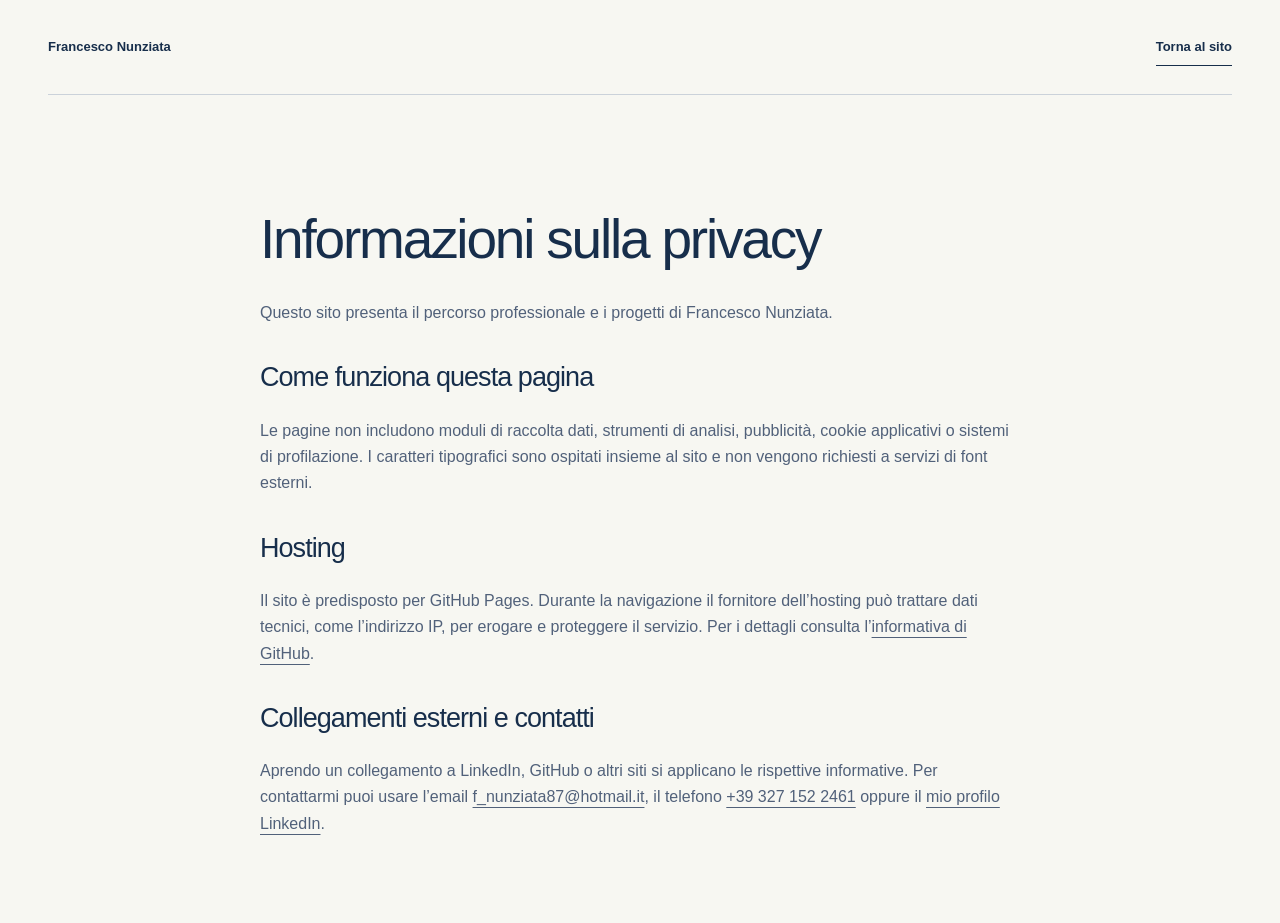
==== privacy.html @ 760e2aab "Pubblica il sito personale di Francesco Nunziata" ====
<!doctype html><html lang="it"><head><meta charset="utf-8"><meta name="viewport" content="width=device-width,initial-scale=1"><title>Informazioni sulla privacy — Francesco Nunziata</title><link rel="stylesheet" href="style.css"><link rel="icon" href="assets/favicon.svg" type="image/svg+xml"><meta name="robots" content="noindex"></head><body><header class="header wrap"><a class="identity" href="index.html">Francesco Nunziata</a><a class="text-link" href="index.html">Torna al sito</a></header><main class="wrap privacy-content"><h1>Informazioni sulla privacy</h1><p>Questo sito presenta il percorso professionale e i progetti di Francesco Nunziata.</p><h2>Come funziona questa pagina</h2><p>Le pagine non includono moduli di raccolta dati, strumenti di analisi, pubblicità, cookie applicativi o sistemi di profilazione. I caratteri tipografici sono ospitati insieme al sito e non vengono richiesti a servizi di font esterni.</p><h2>Hosting</h2><p>Il sito è predisposto per GitHub Pages. Durante la navigazione il fornitore dell’hosting può trattare dati tecnici, come l’indirizzo IP, per erogare e proteggere il servizio. Per i dettagli consulta l’<a href="https://docs.github.com/en/site-policy/privacy-policies/github-general-privacy-statement" target="_blank" rel="noopener noreferrer">informativa di GitHub</a>.</p><h2>Collegamenti esterni e contatti</h2><p>Aprendo un collegamento a LinkedIn, GitHub o altri siti si applicano le rispettive informative. Per contattarmi puoi usare l’email <a href="mailto:f_nunziata87@hotmail.it">f_nunziata87@hotmail.it</a>, il telefono <a href="tel:+393271522461">+39 327 152 2461</a> oppure il <a href="https://www.linkedin.com/in/francesco-nunziata/" target="_blank" rel="noopener noreferrer">mio profilo LinkedIn</a>.</p></main></body></html>
---- style.css ----
@font-face{font-family:Manrope;src:url('assets/manrope.ttf') format('truetype');font-weight:200 800;font-display:swap}
@font-face{font-family:Newsreader;src:url('assets/newsreader.ttf') format('truetype');font-weight:200 800;font-display:swap}
:root{--paper:#f7f7f2;--ink:#172e4b;--blue:#2254bc;--muted:#51617a;--line:#cbd2da;--pale:#e8eef7;--white:#fff;--serif:Newsreader,Georgia,serif;--sans:Manrope,Arial,sans-serif}
*{box-sizing:border-box}html{scroll-behavior:smooth;scroll-padding-top:36px}body{margin:0;background:var(--paper);color:var(--ink);font-family:var(--sans);font-size:16px;line-height:1.65;-webkit-font-smoothing:antialiased}::selection{background:var(--blue);color:#fff}a{color:inherit;text-decoration-thickness:1px;text-underline-offset:5px}a:focus-visible,summary:focus-visible,button:focus-visible{outline:3px solid var(--blue);outline-offset:6px}a:hover{color:var(--blue)}.wrap{width:min(1184px,calc(100% - 96px));margin-inline:auto}.header{display:flex;align-items:center;justify-content:space-between;padding-block:28px;border-bottom:1px solid var(--line)}.identity{display:flex;align-items:center;gap:15px;text-decoration:none;font-weight:650;font-size:13px;line-height:1.35}.monogram{font-size:45px;font-weight:800;letter-spacing:-.04em}.monogram span{color:var(--blue)}nav{display:flex;gap:34px;align-items:center}nav a{font-size:13px;text-decoration:none;font-weight:650}.nav-contact{border-bottom:1px solid var(--ink);padding-bottom:6px}.nav-contact span{margin-left:16px}.skip{position:absolute;top:-80px;left:16px;padding:12px;background:var(--ink);color:#fff;z-index:5}.skip:focus{top:10px}.hero{padding-top:40px;padding-bottom:68px}.hero-intro{display:flex;justify-content:space-between;font-size:13px;color:var(--muted)}.hero-intro p{margin:0}h1,h2,h3,p,figure{margin-top:0}h1{font-size:clamp(64px,7.9vw,96px);font-weight:500;line-height:1.03;letter-spacing:-.04em;margin:46px 0 32px}em{font-family:var(--serif);font-weight:450;color:var(--blue);font-style:normal;letter-spacing:-.025em}h1 em{font-size:1.17em;line-height:.9}.hero-bottom{display:flex;align-items:end;justify-content:space-between;gap:30px}.hero-bottom p{max-width:650px;font-size:17px;margin:0;color:var(--muted)}.text-link{display:inline-flex;gap:28px;align-items:center;flex-shrink:0;font-size:13px;font-weight:750;text-decoration:none;padding:8px 0;border-bottom:1px solid currentColor}.text-link span{font-size:20px;line-height:1}.flow{display:flex;align-items:center;margin-top:56px;border-top:1px solid var(--line);padding-top:25px}.flow>div{position:relative;display:grid;grid-template-columns:14px 1fr;column-gap:10px;min-width:150px}.flow strong{font-size:14px}.flow div>span:last-child{grid-column:2;font-size:12px;color:var(--muted)}.flow-dot{width:7px;height:7px;border:1px solid var(--blue);background:var(--blue);border-radius:50%;align-self:center}.flow i{height:1px;flex:1;background:var(--line);margin:0 26px 0 0}.flow i:last-of-type{margin-right:20px}.section{padding-block:96px}h2{font-size:clamp(35px,4vw,52px);font-weight:500;line-height:1.15;letter-spacing:-.035em;margin-bottom:24px}h2 em{font-size:1.1em}.approach{background:var(--white);border-block:1px solid var(--line)}.approach-grid{display:grid;grid-template-columns:1fr 1fr;gap:100px}.approach-copy{max-width:570px}.approach-copy p{color:var(--muted);font-size:15px}.approach-copy .lead{font-size:22px;line-height:1.5;color:var(--ink)}.section-heading{display:flex;justify-content:space-between;align-items:end;gap:40px;margin-bottom:48px}.section-heading h2{margin-bottom:0}.section-heading>p{font-size:13px;color:var(--muted);margin:0;max-width:300px}.featured-project{display:grid;grid-template-columns:1fr 1fr;background:var(--pale);border-radius:16px;overflow:hidden}.project-copy{padding:40px}.project-meta{font-size:12px;color:var(--muted);font-weight:600}.project-copy .project-meta{display:flex;gap:22px}h3{font-size:26px;letter-spacing:-.025em;font-weight:650;line-height:1.3}.project-copy h3{font-size:61px;margin:28px 0 18px;line-height:1;font-weight:650}.title-dot{color:var(--blue)}.project-summary{font-size:23px;line-height:1.4}.project-copy>p:not(.project-summary){font-size:14px;color:var(--muted);max-width:440px}.tags{display:flex;flex-wrap:wrap;gap:8px 15px;list-style:none;padding:0;margin:24px 0}.tags li{font-size:12px;color:var(--muted);border-bottom:1px solid #b8c5d7;padding-bottom:3px}.norma-figure{margin:0;padding:38px 32px;background:var(--ink);color:#fff;display:flex;flex-direction:column;justify-content:center}.norma-figure figcaption{font-size:12px;color:#c6d5ea;margin-bottom:40px}.document-stack{display:flex;gap:14px;justify-content:center}.document-stack>span{width:74px;height:87px;border:1px solid #7089a9;border-radius:5px;display:flex;align-items:end;padding:12px;font-size:12px;background:#203c5e}.connector{height:50px;display:flex;justify-content:space-around;margin-inline:50px}.connector span{height:100%;width:1px;background:#7089a9}.normalizer{display:flex;align-items:center;gap:18px;justify-content:center;border:1px solid #7089a9;border-radius:8px;padding:18px 12px}.n-mark{font-size:36px;font-weight:750;line-height:1}.normalizer strong{font-size:12px;font-weight:500}.output-data{margin-top:26px;font-size:12px}.output-data>div{display:grid;grid-template-columns:1fr 1fr 1fr;gap:10px;padding:11px 0;border-bottom:1px solid #526d8f}.output-data>div:first-child{color:#c6d5ea}.output-data strong{font-weight:650}.project-row{display:grid;grid-template-columns:1fr 1fr;gap:70px;padding:45px 0;border-bottom:1px solid var(--line)}.project-row h3{font-size:38px;margin:10px 0}.project-row>div>p{font-size:15px;color:var(--muted)}details{border-top:1px solid var(--line);margin-top:25px}summary{cursor:pointer;list-style:none;display:flex;justify-content:space-between;font-size:12px;font-weight:750;padding:15px 0}summary::-webkit-details-marker{display:none}summary span{font-size:21px;line-height:1;transition:transform .2s ease}details[open] summary span{transform:rotate(45deg)}details p{font-size:14px;color:var(--muted);margin-bottom:15px}.business{background:#e9edf1}.business-list{display:grid;grid-template-columns:repeat(3,1fr);gap:50px}.business-list article{border-top:1px solid #aab9cb;padding-top:25px}.business-list h3{font-size:20px}.business-list p{font-size:14px;color:var(--muted);margin-bottom:0}.timeline{list-style:none;padding:0;margin:0}.timeline li{display:grid;grid-template-columns:1fr 2fr;gap:40px;padding:30px 0;border-top:1px solid var(--line)}.timeline-date{font-size:13px;color:var(--muted);padding-top:6px;font-variant-numeric:tabular-nums}.timeline h3{font-size:21px;margin-bottom:8px}.company{font-size:13px;color:var(--blue);font-weight:750;margin-bottom:15px}.timeline li>div>p:last-child{font-size:14px;color:var(--muted);max-width:670px;margin-bottom:0}.ai{background:#fff;border-top:1px solid var(--line)}.ai-grid{display:grid;grid-template-columns:1fr 1fr;gap:100px}.ai-grid>div>p{font-size:15px;color:var(--muted);max-width:480px}.ai-points article{padding-bottom:22px;border-bottom:1px solid var(--line);margin-bottom:22px}.ai-points article:last-child{margin-bottom:0}.ai-points h3{font-size:18px;margin-bottom:9px}.ai-points p{font-size:14px;color:var(--muted);margin:0}.contact{background:var(--ink);color:#fff}.contact h2{font-size:clamp(36px,4.3vw,56px)}.contact h2 em{color:#adc7f2}.contact-top{display:flex;justify-content:space-between;gap:32px;align-items:center}.contact-arrow{display:grid;place-items:center;width:94px;height:94px;border:1px solid #839bb9;border-radius:50%;flex-shrink:0;transition:background .2s,color .2s}.contact-arrow:hover{background:#fff;color:var(--ink)}.contact-arrow svg{width:40px;height:40px;stroke:currentColor;stroke-width:2}.contact-bottom{display:flex;justify-content:space-between;gap:35px;border-top:1px solid #526d8f;margin-top:35px;padding-top:30px}.contact-bottom p{font-size:13px;color:#c6d5ea;margin:0}.contact-bottom>div{display:flex;gap:35px;align-items:start}.contact-bottom a{font-size:13px;font-weight:650}.contact a:hover{color:#adc7f2}.contact a:focus-visible{outline-color:#adc7f2}.footer{display:flex;justify-content:space-between;gap:20px;padding-block:27px;font-size:12px;color:var(--muted)}.footer a{text-decoration:none}.privacy-content{max-width:760px;padding-block:70px}.privacy-content h1{font-size:55px}.privacy-content h2{font-size:27px;margin-top:36px}.privacy-content p{color:var(--muted)}
@media(prefers-reduced-motion:no-preference){h1{animation:arrive .7s cubic-bezier(.16,1,.3,1) both}@keyframes arrive{from{transform:translateY(12px);filter:blur(2px)}to{transform:translateY(0);filter:blur(0)}}}
@media(min-width:1600px){.hero{padding-block:60px 80px}h1{margin-block:60px 40px}}
@media(max-width:900px){.wrap{width:calc(100% - 56px)}nav{gap:22px}.hero-bottom{align-items:start}.hero-bottom p{font-size:15px}.flow>div{min-width:120px}.flow i{margin-right:12px}.flow div>span:last-child{font-size:12px}.approach-grid,.ai-grid{gap:45px}.section{padding-block:70px}.project-copy{padding:30px}.norma-figure{padding:28px 22px}.document-stack>span{width:57px;height:75px}.normalizer{gap:12px}.normalizer strong{font-size:12px}.business-list{gap:28px}.project-row{gap:40px}}
@media(max-width:600px){.wrap{width:calc(100% - 40px)}.header{padding-block:18px}.identity{font-size:12px;gap:9px}.monogram{font-size:37px}nav{gap:16px}nav>a:first-child,nav>a:nth-child(3){display:none}nav a{font-size:12px}.nav-contact span{margin-left:5px}.hero{padding-top:28px;padding-bottom:40px}.hero-intro{font-size:12px;gap:12px}.hero-intro p:last-child{max-width:90px;text-align:right}h1{font-size:clamp(49px,11.8vw,70px);margin:40px 0 28px}.hero-bottom{display:block}.hero-bottom p{font-size:14px;line-height:1.75}.desktop-break{display:none}.hero-bottom .text-link{margin-top:20px}.flow{display:grid;grid-template-columns:1fr 1fr;gap:25px 15px;margin-top:35px;padding-top:25px}.flow i{display:none}.flow>div{min-width:0}.flow strong{font-size:12px}.flow div>span:last-child{font-size:12px}.section{padding-block:54px}.approach-grid,.ai-grid{grid-template-columns:1fr;gap:15px}h2{font-size:35px}.approach-copy .lead{font-size:20px}.approach-copy p{font-size:14px}.section-heading{display:block;margin-bottom:32px}.section-heading>p,.section-heading>.text-link{margin-top:22px}.featured-project{grid-template-columns:1fr;border-radius:12px}.project-copy{padding:28px 24px}.project-copy h3{font-size:54px}.project-summary{font-size:22px}.norma-figure{padding:30px 24px}.norma-figure figcaption{margin-bottom:28px}.document-stack>span{width:67px;height:78px}.normalizer strong{font-size:12px}.project-row{grid-template-columns:1fr;gap:14px;padding-block:30px}.project-row h3{font-size:32px}.project-row>div>p{font-size:14px}.business-list{grid-template-columns:1fr;gap:26px}.business-list article{padding-top:20px}.timeline li{grid-template-columns:1fr;gap:12px;padding:25px 0}.timeline h3{font-size:19px}.timeline-date{font-size:12px}.ai-grid{gap:20px}.contact-top{align-items:start;gap:16px}.contact h2{font-size:32px}.contact-arrow{width:48px;height:48px;margin-top:6px}.contact-arrow svg{width:23px;height:23px}.contact-bottom{display:block;margin-top:15px;padding-top:24px}.contact-bottom>div{margin-top:24px;gap:30px}.footer{flex-wrap:wrap;justify-content:start;gap:14px 25px;font-size:12px}.footer>span{width:100%}.privacy-content h1{font-size:42px}}
@media print{nav,.flow,.contact-arrow,.skip,.footer a{display:none}.section{padding-block:25px}.hero{padding-bottom:20px}h1{font-size:55px}.wrap{width:100%}body{background:#fff}.featured-project,.project-row,.timeline li{break-inside:avoid}.contact{background:white;color:var(--ink)}.contact h2 em{color:var(--blue)}a{overflow-wrap:anywhere}}

.contact .contact-arrow:hover{color:var(--ink)}

.direct-contacts{display:flex;flex-wrap:wrap;gap:14px 40px;margin-top:20px}.direct-contacts a{font-size:clamp(17px,2.2vw,27px);text-decoration-thickness:1px;overflow-wrap:anywhere}
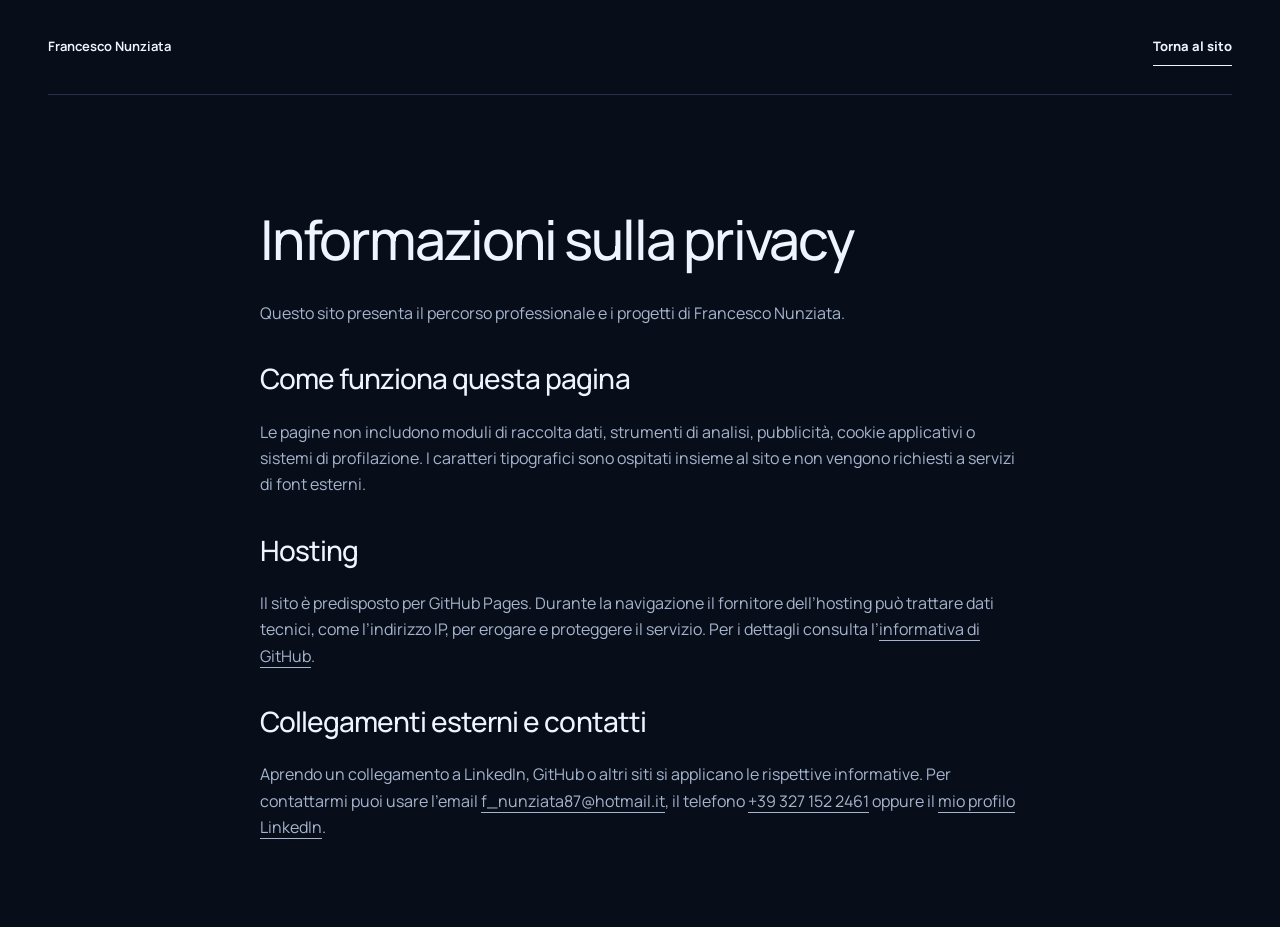
==== commit 45d56ddd: "Pubblica portfolio approvato con foto e sezioni interattive" ====
--- a/privacy.html
+++ b/privacy.html
@@ -1 +1 @@
-<!doctype html><html lang="it"><head><meta charset="utf-8"><meta name="viewport" content="width=device-width,initial-scale=1"><title>Informazioni sulla privacy — Francesco Nunziata</title><link rel="stylesheet" href="style.css"><link rel="icon" href="assets/favicon.svg" type="image/svg+xml"><meta name="robots" content="noindex"></head><body><header class="header wrap"><a class="identity" href="index.html">Francesco Nunziata</a><a class="text-link" href="index.html">Torna al sito</a></header><main class="wrap privacy-content"><h1>Informazioni sulla privacy</h1><p>Questo sito presenta il percorso professionale e i progetti di Francesco Nunziata.</p><h2>Come funziona questa pagina</h2><p>Le pagine non includono moduli di raccolta dati, strumenti di analisi, pubblicità, cookie applicativi o sistemi di profilazione. I caratteri tipografici sono ospitati insieme al sito e non vengono richiesti a servizi di font esterni.</p><h2>Hosting</h2><p>Il sito è predisposto per GitHub Pages. Durante la navigazione il fornitore dell’hosting può trattare dati tecnici, come l’indirizzo IP, per erogare e proteggere il servizio. Per i dettagli consulta l’<a href="https://docs.github.com/en/site-policy/privacy-policies/github-general-privacy-statement" target="_blank" rel="noopener noreferrer">informativa di GitHub</a>.</p><h2>Collegamenti esterni e contatti</h2><p>Aprendo un collegamento a LinkedIn, GitHub o altri siti si applicano le rispettive informative. Per contattarmi puoi usare l’email <a href="mailto:f_nunziata87@hotmail.it">f_nunziata87@hotmail.it</a>, il telefono <a href="tel:+393271522461">+39 327 152 2461</a> oppure il <a href="https://www.linkedin.com/in/francesco-nunziata/" target="_blank" rel="noopener noreferrer">mio profilo LinkedIn</a>.</p></main></body></html>
+<!doctype html><html lang="it"><head><meta charset="utf-8"><meta name="viewport" content="width=device-width,initial-scale=1"><title>Informazioni sulla privacy — Francesco Nunziata</title><link rel="stylesheet" href="style.css"><link rel="icon" href="favicon.svg" type="image/svg+xml"><meta name="robots" content="noindex"></head><body><header class="header wrap"><a class="identity" href="index.html">Francesco Nunziata</a><a class="text-link" href="index.html">Torna al sito</a></header><main class="wrap privacy-content"><h1>Informazioni sulla privacy</h1><p>Questo sito presenta il percorso professionale e i progetti di Francesco Nunziata.</p><h2>Come funziona questa pagina</h2><p>Le pagine non includono moduli di raccolta dati, strumenti di analisi, pubblicità, cookie applicativi o sistemi di profilazione. I caratteri tipografici sono ospitati insieme al sito e non vengono richiesti a servizi di font esterni.</p><h2>Hosting</h2><p>Il sito è predisposto per GitHub Pages. Durante la navigazione il fornitore dell’hosting può trattare dati tecnici, come l’indirizzo IP, per erogare e proteggere il servizio. Per i dettagli consulta l’<a href="https://docs.github.com/en/site-policy/privacy-policies/github-general-privacy-statement" target="_blank" rel="noopener noreferrer">informativa di GitHub</a>.</p><h2>Collegamenti esterni e contatti</h2><p>Aprendo un collegamento a LinkedIn, GitHub o altri siti si applicano le rispettive informative. Per contattarmi puoi usare l’email <a href="mailto:f_nunziata87@hotmail.it">f_nunziata87@hotmail.it</a>, il telefono <a href="tel:+393271522461">+39 327 152 2461</a> oppure il <a href="https://www.linkedin.com/in/francesco-nunziata/" target="_blank" rel="noopener noreferrer">mio profilo LinkedIn</a>.</p></main></body></html>
--- a/style.css
+++ b/style.css
@@ -1,5 +1,5 @@
-@font-face{font-family:Manrope;src:url('assets/manrope.ttf') format('truetype');font-weight:200 800;font-display:swap}
-@font-face{font-family:Newsreader;src:url('assets/newsreader.ttf') format('truetype');font-weight:200 800;font-display:swap}
+@font-face{font-family:Manrope;src:url('manrope.ttf') format('truetype');font-weight:200 800;font-display:swap}
+@font-face{font-family:Newsreader;src:url('newsreader.ttf') format('truetype');font-weight:200 800;font-display:swap}
 :root{--paper:#f7f7f2;--ink:#172e4b;--blue:#2254bc;--muted:#51617a;--line:#cbd2da;--pale:#e8eef7;--white:#fff;--serif:Newsreader,Georgia,serif;--sans:Manrope,Arial,sans-serif}
 *{box-sizing:border-box}html{scroll-behavior:smooth;scroll-padding-top:36px}body{margin:0;background:var(--paper);color:var(--ink);font-family:var(--sans);font-size:16px;line-height:1.65;-webkit-font-smoothing:antialiased}::selection{background:var(--blue);color:#fff}a{color:inherit;text-decoration-thickness:1px;text-underline-offset:5px}a:focus-visible,summary:focus-visible,button:focus-visible{outline:3px solid var(--blue);outline-offset:6px}a:hover{color:var(--blue)}.wrap{width:min(1184px,calc(100% - 96px));margin-inline:auto}.header{display:flex;align-items:center;justify-content:space-between;padding-block:28px;border-bottom:1px solid var(--line)}.identity{display:flex;align-items:center;gap:15px;text-decoration:none;font-weight:650;font-size:13px;line-height:1.35}.monogram{font-size:45px;font-weight:800;letter-spacing:-.04em}.monogram span{color:var(--blue)}nav{display:flex;gap:34px;align-items:center}nav a{font-size:13px;text-decoration:none;font-weight:650}.nav-contact{border-bottom:1px solid var(--ink);padding-bottom:6px}.nav-contact span{margin-left:16px}.skip{position:absolute;top:-80px;left:16px;padding:12px;background:var(--ink);color:#fff;z-index:5}.skip:focus{top:10px}.hero{padding-top:40px;padding-bottom:68px}.hero-intro{display:flex;justify-content:space-between;font-size:13px;color:var(--muted)}.hero-intro p{margin:0}h1,h2,h3,p,figure{margin-top:0}h1{font-size:clamp(64px,7.9vw,96px);font-weight:500;line-height:1.03;letter-spacing:-.04em;margin:46px 0 32px}em{font-family:var(--serif);font-weight:450;color:var(--blue);font-style:normal;letter-spacing:-.025em}h1 em{font-size:1.17em;line-height:.9}.hero-bottom{display:flex;align-items:end;justify-content:space-between;gap:30px}.hero-bottom p{max-width:650px;font-size:17px;margin:0;color:var(--muted)}.text-link{display:inline-flex;gap:28px;align-items:center;flex-shrink:0;font-size:13px;font-weight:750;text-decoration:none;padding:8px 0;border-bottom:1px solid currentColor}.text-link span{font-size:20px;line-height:1}.flow{display:flex;align-items:center;margin-top:56px;border-top:1px solid var(--line);padding-top:25px}.flow>div{position:relative;display:grid;grid-template-columns:14px 1fr;column-gap:10px;min-width:150px}.flow strong{font-size:14px}.flow div>span:last-child{grid-column:2;font-size:12px;color:var(--muted)}.flow-dot{width:7px;height:7px;border:1px solid var(--blue);background:var(--blue);border-radius:50%;align-self:center}.flow i{height:1px;flex:1;background:var(--line);margin:0 26px 0 0}.flow i:last-of-type{margin-right:20px}.section{padding-block:96px}h2{font-size:clamp(35px,4vw,52px);font-weight:500;line-height:1.15;letter-spacing:-.035em;margin-bottom:24px}h2 em{font-size:1.1em}.approach{background:var(--white);border-block:1px solid var(--line)}.approach-grid{display:grid;grid-template-columns:1fr 1fr;gap:100px}.approach-copy{max-width:570px}.approach-copy p{color:var(--muted);font-size:15px}.approach-copy .lead{font-size:22px;line-height:1.5;color:var(--ink)}.section-heading{display:flex;justify-content:space-between;align-items:end;gap:40px;margin-bottom:48px}.section-heading h2{margin-bottom:0}.section-heading>p{font-size:13px;color:var(--muted);margin:0;max-width:300px}.featured-project{display:grid;grid-template-columns:1fr 1fr;background:var(--pale);border-radius:16px;overflow:hidden}.project-copy{padding:40px}.project-meta{font-size:12px;color:var(--muted);font-weight:600}.project-copy .project-meta{display:flex;gap:22px}h3{font-size:26px;letter-spacing:-.025em;font-weight:650;line-height:1.3}.project-copy h3{font-size:61px;margin:28px 0 18px;line-height:1;font-weight:650}.title-dot{color:var(--blue)}.project-summary{font-size:23px;line-height:1.4}.project-copy>p:not(.project-summary){font-size:14px;color:var(--muted);max-width:440px}.tags{display:flex;flex-wrap:wrap;gap:8px 15px;list-style:none;padding:0;margin:24px 0}.tags li{font-size:12px;color:var(--muted);border-bottom:1px solid #b8c5d7;padding-bottom:3px}.norma-figure{margin:0;padding:38px 32px;background:var(--ink);color:#fff;display:flex;flex-direction:column;justify-content:center}.norma-figure figcaption{font-size:12px;color:#c6d5ea;margin-bottom:40px}.document-stack{display:flex;gap:14px;justify-content:center}.document-stack>span{width:74px;height:87px;border:1px solid #7089a9;border-radius:5px;display:flex;align-items:end;padding:12px;font-size:12px;background:#203c5e}.connector{height:50px;display:flex;justify-content:space-around;margin-inline:50px}.connector span{height:100%;width:1px;background:#7089a9}.normalizer{display:flex;align-items:center;gap:18px;justify-content:center;border:1px solid #7089a9;border-radius:8px;padding:18px 12px}.n-mark{font-size:36px;font-weight:750;line-height:1}.normalizer strong{font-size:12px;font-weight:500}.output-data{margin-top:26px;font-size:12px}.output-data>div{display:grid;grid-template-columns:1fr 1fr 1fr;gap:10px;padding:11px 0;border-bottom:1px solid #526d8f}.output-data>div:first-child{color:#c6d5ea}.output-data strong{font-weight:650}.project-row{display:grid;grid-template-columns:1fr 1fr;gap:70px;padding:45px 0;border-bottom:1px solid var(--line)}.project-row h3{font-size:38px;margin:10px 0}.project-row>div>p{font-size:15px;color:var(--muted)}details{border-top:1px solid var(--line);margin-top:25px}summary{cursor:pointer;list-style:none;display:flex;justify-content:space-between;font-size:12px;font-weight:750;padding:15px 0}summary::-webkit-details-marker{display:none}summary span{font-size:21px;line-height:1;transition:transform .2s ease}details[open] summary span{transform:rotate(45deg)}details p{font-size:14px;color:var(--muted);margin-bottom:15px}.business{background:#e9edf1}.business-list{display:grid;grid-template-columns:repeat(3,1fr);gap:50px}.business-list article{border-top:1px solid #aab9cb;padding-top:25px}.business-list h3{font-size:20px}.business-list p{font-size:14px;color:var(--muted);margin-bottom:0}.timeline{list-style:none;padding:0;margin:0}.timeline li{display:grid;grid-template-columns:1fr 2fr;gap:40px;padding:30px 0;border-top:1px solid var(--line)}.timeline-date{font-size:13px;color:var(--muted);padding-top:6px;font-variant-numeric:tabular-nums}.timeline h3{font-size:21px;margin-bottom:8px}.company{font-size:13px;color:var(--blue);font-weight:750;margin-bottom:15px}.timeline li>div>p:last-child{font-size:14px;color:var(--muted);max-width:670px;margin-bottom:0}.ai{background:#fff;border-top:1px solid var(--line)}.ai-grid{display:grid;grid-template-columns:1fr 1fr;gap:100px}.ai-grid>div>p{font-size:15px;color:var(--muted);max-width:480px}.ai-points article{padding-bottom:22px;border-bottom:1px solid var(--line);margin-bottom:22px}.ai-points article:last-child{margin-bottom:0}.ai-points h3{font-size:18px;margin-bottom:9px}.ai-points p{font-size:14px;color:var(--muted);margin:0}.contact{background:var(--ink);color:#fff}.contact h2{font-size:clamp(36px,4.3vw,56px)}.contact h2 em{color:#adc7f2}.contact-top{display:flex;justify-content:space-between;gap:32px;align-items:center}.contact-arrow{display:grid;place-items:center;width:94px;height:94px;border:1px solid #839bb9;border-radius:50%;flex-shrink:0;transition:background .2s,color .2s}.contact-arrow:hover{background:#fff;color:var(--ink)}.contact-arrow svg{width:40px;height:40px;stroke:currentColor;stroke-width:2}.contact-bottom{display:flex;justify-content:space-between;gap:35px;border-top:1px solid #526d8f;margin-top:35px;padding-top:30px}.contact-bottom p{font-size:13px;color:#c6d5ea;margin:0}.contact-bottom>div{display:flex;gap:35px;align-items:start}.contact-bottom a{font-size:13px;font-weight:650}.contact a:hover{color:#adc7f2}.contact a:focus-visible{outline-color:#adc7f2}.footer{display:flex;justify-content:space-between;gap:20px;padding-block:27px;font-size:12px;color:var(--muted)}.footer a{text-decoration:none}.privacy-content{max-width:760px;padding-block:70px}.privacy-content h1{font-size:55px}.privacy-content h2{font-size:27px;margin-top:36px}.privacy-content p{color:var(--muted)}
 @media(prefers-reduced-motion:no-preference){h1{animation:arrive .7s cubic-bezier(.16,1,.3,1) both}@keyframes arrive{from{transform:translateY(12px);filter:blur(2px)}to{transform:translateY(0);filter:blur(0)}}}
@@ -11,3 +11,15 @@
 .contact .contact-arrow:hover{color:var(--ink)}
 
 .direct-contacts{display:flex;flex-wrap:wrap;gap:14px 40px;margin-top:20px}.direct-contacts a{font-size:clamp(17px,2.2vw,27px);text-decoration-thickness:1px;overflow-wrap:anywhere}
+/* Seconda direzione: ritratto, architetture e contrasto. */
+:root{--paper:#080e19;--ink:#eff4ff;--blue:#8babff;--muted:#a6b5ce;--line:#28354b;--pale:#111e33;--white:#0d1727}
+body{background:var(--paper);color:var(--ink)}a:hover{color:#b9ccff}a:focus-visible,summary:focus-visible,button:focus-visible{outline-color:#b9ccff}::selection{background:#b9ccff;color:#080e19}::-webkit-scrollbar{width:8px}::-webkit-scrollbar-track{background:#080e19}::-webkit-scrollbar-thumb{background:#415573;border-radius:8px}.header{position:relative;z-index:5;border-bottom-color:#263249}.monogram span{color:#8babff}.nav-contact{border-color:#7183a2}.hero{position:relative;isolation:isolate;width:100%;max-width:none;min-height:780px;padding:60px max(48px,calc((100vw - 1184px)/2)) 120px;overflow:hidden}.hero-content{position:relative;z-index:3;width:58%;pointer-events:none}.hero-content a{pointer-events:auto}.hero-role{font-size:14px;color:#b7c6df;margin-bottom:30px}.hero h1{font-size:clamp(62px,6.9vw,96px);line-height:1.01;font-weight:550;letter-spacing:-.04em;margin:0 0 28px;animation:none}.hero h1 em{font-family:var(--serif);color:#a8c0ff;font-size:1.12em;line-height:.95}.hero-description{font-size:16px;max-width:420px;line-height:1.8;color:#c1cce0;margin-bottom:30px}.hero-actions{display:flex;gap:26px;align-items:center}.solid-link{display:inline-flex;align-items:center;gap:28px;background:#aac2ff;color:#0b1630;padding:17px 22px;text-decoration:none;font-weight:750;font-size:12px;border-radius:5px;transition:background .2s,transform .2s}.solid-link:hover{color:#080e19;background:#d2dfff;transform:translateY(-2px)}.solid-link svg{width:20px;height:20px;stroke:currentColor;stroke-width:1.5;fill:none}.quiet-link{font-size:13px;font-weight:650}.portrait{position:absolute;z-index:2;right:max(20px,calc((100vw - 1280px)/2));bottom:70px;width:54%;max-width:700px;margin:0;pointer-events:none}.portrait img{width:100%;height:auto;display:block;filter:saturate(.6);mask-image:linear-gradient(#000 83%,transparent 99%);-webkit-mask-image:linear-gradient(#000 83%,transparent 99%)}.portrait figcaption{position:absolute;right:20px;bottom:34px;display:flex;flex-direction:column;align-items:end;gap:3px;font-size:12px;color:#aabbd7}.portrait figcaption span:first-child{font-size:15px;font-weight:700;color:#eff4ff}.hero-orbit{position:absolute;width:660px;height:660px;right:0;top:10px;z-index:0;border:1px solid #304267;border-radius:50%;transform:rotate(-22deg)}.hero-orbit span{position:absolute;inset:46px;border:1px solid #23334e;border-radius:50%}.hero-orbit span:nth-child(2){inset:100px}.hero-orbit span:nth-child(3){inset:155px;border-style:dashed}.hero-orbit:after{content:'';position:absolute;width:9px;height:9px;left:100px;top:81px;border-radius:50%;background:#adc5ff}#architecture-canvas{position:absolute;inset:0;width:100%;height:100%;z-index:1;opacity:.65;pointer-events:none}.scroll-cue{position:absolute;bottom:40px;left:max(48px,calc((100vw - 1184px)/2));display:flex;align-items:center;gap:16px;text-decoration:none;font-size:12px;color:#aabbd7}.scroll-cue svg{width:18px;height:18px;stroke:#aac2ff;stroke-width:1.5;fill:none}.hero-edge{position:absolute;right:max(48px,calc((100vw - 1184px)/2));bottom:40px;display:flex;gap:28px;color:#8d9fbc;font-size:12px}.expertise-strip{display:flex;align-items:center;justify-content:space-around;gap:24px;padding:25px 48px;border-block:1px solid #30415e;background:#0d1727;white-space:nowrap;font-size:12px;font-weight:600;color:#c6d4eb;overflow:hidden}.expertise-strip i{width:4px;height:4px;background:#819dd0;border-radius:50%;flex-shrink:0}.approach{background:#f0f2f6;color:#13223c;border:0}.approach h2 em{color:#315ac5}.approach-copy p{color:#536178}.approach-copy .lead{color:#13223c}.approach .text-link{color:#284fa6}.section{padding-block:110px}.section-heading{margin-bottom:54px}h2{font-size:clamp(37px,4.2vw,58px)}h2 em{color:#aac2ff}.lab{background:#0c1525;border-bottom:1px solid #25344e}.lab-tabs{display:flex;gap:8px;border-bottom:1px solid #31415f;margin-bottom:0}.lab-tabs button{font-family:var(--sans);font-size:13px;font-weight:650;color:#a6b5ce;cursor:pointer;background:none;border:0;padding:16px 24px 20px;position:relative;min-height:48px}.lab-tabs button[aria-selected=true]{color:#c6d7ff}.lab-tabs button:after{content:'';height:2px;position:absolute;bottom:-1px;left:20px;right:20px;background:transparent}.lab-tabs button[aria-selected=true]:after{background:#a7c1ff}.lab-tabs button:hover{color:#fff}.lab-panel{display:grid;grid-template-columns:1fr 1.25fr;gap:70px;padding-top:50px}.lab-copy h3{font-size:35px;line-height:1.2;margin-bottom:22px}.lab-copy>p{color:#a6b5ce;font-size:14px;max-width:400px}.lab-copy .lab-caption{font-size:12px;max-width:300px;color:#8799b8;margin-top:28px}.system-map{display:grid;grid-template-columns:1fr 45px 1.35fr;align-items:center;align-self:center}.map-inputs{display:flex;flex-direction:column;gap:14px}.map-inputs>span{border:1px solid #3a4c6e;padding:12px 10px;border-radius:5px;font-size:12px;text-align:center;color:#c6d7f3;background:#111f35}.map-route{display:flex;flex-direction:column;justify-content:space-around;height:145px}.map-route span{height:1px;background:#476599;position:relative;overflow:hidden}.map-route span:after{content:'';position:absolute;height:1px;width:16px;background:#d3e0ff;animation:route 2.8s linear infinite}.map-route span:nth-child(2):after{animation-delay:-1s}.map-route span:nth-child(3):after{animation-delay:-2s}.map-core{min-height:185px;display:flex;flex-direction:column;align-items:center;justify-content:center;border:1px solid #6588cf;border-radius:12px;padding:20px 12px;background:#132643}.map-core svg{width:54px;height:54px;stroke:#b7ceff;stroke-width:1;fill:none;margin-bottom:10px}.map-core strong{font-size:25px}.map-core>span{font-size:12px;color:#a6bfeb;text-align:center}.map-result{grid-column:1/-1;border-top:1px solid #31415f;margin-top:30px;padding-top:20px;display:flex;align-items:center;justify-content:space-between;gap:25px}.map-result>span{font-size:12px;color:#8fa3c5}.map-result strong{font-size:15px;line-height:1.6;font-weight:500}.featured-project{background:#132239;border:1px solid #2c3e5d}.project-copy{padding:44px}.project-copy h3{font-size:76px;color:#edf4ff;letter-spacing:-.04em}.project-meta{color:#a6b5ce}.project-summary{font-size:26px}.norma-figure{background:#0b1424}.norma-figure figcaption{color:#9db3d8}.document-stack>span{border-color:#415d8e;background:#152744}.normalizer{border-color:#6487c9;background:#162a4b}.normalizer strong{color:#cbdcff}.output-data>div{border-color:#354b70}.tags li{border-color:#415573;color:#a8bddc}.project-row{padding-block:50px;border-color:#2b3b55}.project-row h3{font-size:46px}.project-row-title .project-meta{color:#92a9cd}details{border-color:#354662}summary{font-size:13px}.business{background:#f0f2f6;color:#13223c}.business h2 em{color:#315ac5}.business .section-heading>p{color:#536178}.business-list article{border-color:#a5b2c9}.business-list h3{font-size:22px}.business-list p{color:#536178}.timeline li{padding-block:36px;border-color:#2a3a55}.timeline h3{font-size:23px}.company{color:#a8c2ff}.ai{background:#0d182a;border-color:#283a58}.ai-grid{gap:80px}.ai h2{font-size:42px}.ai-points article{border-color:#314664}.contact{background:#1e45a0}.contact h2{font-size:clamp(38px,4.8vw,64px)}.contact h2 em{color:#c3d5ff}.contact-arrow{border-color:#90ace8}.contact .contact-arrow:hover{background:#e3ecff;color:#183d94}.contact-bottom{border-color:#6384d0}.contact-bottom p{color:#d5e1fc}.contact-bottom a{color:#fff}.contact a:hover{color:#fff}.direct-contacts{gap:14px 40px;margin-top:25px}.direct-contacts a{font-size:clamp(18px,2.3vw,30px);color:#eff4ff}.footer{background:#080e19;color:#9faeca}.privacy-content p{color:#a6b5ce}.privacy-content h1{font-size:55px}.privacy-content h2{font-size:28px}.reveal-section{transition:transform .65s cubic-bezier(.16,1,.3,1),opacity .65s,filter .65s}.js-motion .reveal-section:not(.in-view){transform:translateY(22px);opacity:.35;filter:blur(1px)}
+@keyframes route{from{left:-20px}to{left:100%}}
+@media(min-width:1500px){.hero{min-height:840px}.portrait{bottom:75px}.hero h1{font-size:96px}}
+@media(max-width:1000px){.hero{padding:55px 28px 110px;min-height:730px}.hero-content{width:63%}.hero h1{font-size:72px}.portrait{width:60%;right:-60px;bottom:100px}.hero-description{max-width:340px}.hero-orbit{right:-150px;top:40px}.hero-edge{right:28px}.scroll-cue{left:28px}.expertise-strip{justify-content:start;padding-inline:28px;gap:26px}.section{padding-block:80px}.lab-panel{gap:35px}.map-core>span{font-size:12px}.map-route{height:150px}.ai-grid{gap:40px}.ai h2{font-size:37px}}
+@media(max-width:600px){.header{padding-block:19px}.hero{padding:36px 20px 90px;min-height:900px}.hero-content{width:100%}.hero-role{font-size:12px;margin-bottom:25px}.hero h1{font-size:clamp(53px,14.2vw,74px);line-height:1.02;margin-bottom:22px}.hero-description{font-size:14px;max-width:330px;margin-bottom:22px}.hero-actions{gap:24px}.solid-link{font-size:12px;padding:15px 17px;gap:15px}.quiet-link{font-size:12px}.portrait{width:100%;max-width:480px;right:-14px;bottom:67px}.portrait img{width:100%}.portrait figcaption{right:31px;bottom:20px;font-size:12px}.portrait figcaption span:first-child{font-size:12px}.hero-orbit{width:470px;height:470px;top:500px;right:-90px}.hero-orbit span{inset:34px}.hero-orbit span:nth-child(2){inset:80px}.hero-orbit span:nth-child(3){inset:130px}.hero-edge{display:none}.scroll-cue{left:20px;bottom:25px;font-size:12px}.expertise-strip{font-size:12px;gap:22px;padding:20px;overflow-x:auto;scrollbar-width:none}.section{padding-block:58px}h2{font-size:37px}.section-heading{margin-bottom:32px}.lab-tabs{gap:0;justify-content:space-between}.lab-tabs button{padding:13px 12px 17px;font-size:12px}.lab-tabs button:after{left:10px;right:10px}.lab-panel{grid-template-columns:1fr;gap:24px;padding-top:28px}.lab-copy h3{font-size:30px}.lab-copy .lab-caption{margin-top:15px;font-size:12px;max-width:100%}.system-map{grid-template-columns:1fr 32px 1.4fr}.map-inputs>span{font-size:12px}.map-core{min-height:170px}.map-core strong{font-size:23px}.map-core>span{font-size:12px}.map-result strong{font-size:14px}.map-result>span{font-size:12px}.featured-project{border-radius:12px}.project-copy{padding:29px 24px}.project-copy h3{font-size:65px}.project-summary{font-size:23px}.project-meta{font-size:12px}.norma-figure figcaption{font-size:12px}.project-row{padding-block:32px}.project-row h3{font-size:37px}.timeline h3{font-size:20px}.ai h2{font-size:35px}.ai-grid{gap:20px}.contact h2{font-size:33px}.contact-arrow{margin-top:0}.direct-contacts a{font-size:19px}.contact-bottom>div{gap:26px}.footer{font-size:12px}.privacy-content h1{font-size:42px}}
+@media(prefers-reduced-motion:reduce){html{scroll-behavior:auto}.map-route span:after{animation:none}.reveal-section,.solid-link{transition:none}.js-motion .reveal-section:not(.in-view){opacity:1;transform:none;filter:none}}
+
+.skip{background:#2254bc;color:#fff}.skip:hover{color:#fff}
+
+.approach a:focus-visible,.business a:focus-visible{outline-color:#2254bc}.ui-icon{width:18px;height:18px;fill:none;stroke:currentColor;stroke-width:1.5;vertical-align:middle;flex-shrink:0}.nav-contact .ui-icon{margin-left:12px;width:15px;height:15px}.footer .ui-icon{width:13px;height:13px}.contact-bottom a .ui-icon{margin-left:5px}.project-copy .project-meta{margin:0 0 20px}.project-copy h3{margin-bottom:15px}.hero-role{margin-top:24px;margin-bottom:15px}.hero h1{margin-bottom:0}details[open] summary .ui-icon{transform:rotate(45deg)}summary .ui-icon{transition:transform .2s}.motion-toggle{position:absolute;z-index:4;right:48px;top:18px;background:#111d30;color:#bdcbe1;border:1px solid #3e5274;border-radius:5px;padding:8px 12px;cursor:pointer;font:12px var(--sans)}.motion-toggle:hover{background:#20334f}.animations-paused .map-route span:after{animation-play-state:paused}.hero-content{padding-top:12px}@media(max-width:600px){.motion-toggle{right:20px;top:auto;bottom:22px;font-size:11px;padding:7px 9px}.hero-role{font-size:12px;margin-top:17px}.hero-content{padding-top:0}.hero h1{margin-top:0}.hero-description{font-size:14px}.scroll-cue{font-size:11px;max-width:160px}.nav-contact .ui-icon{margin-left:4px}}
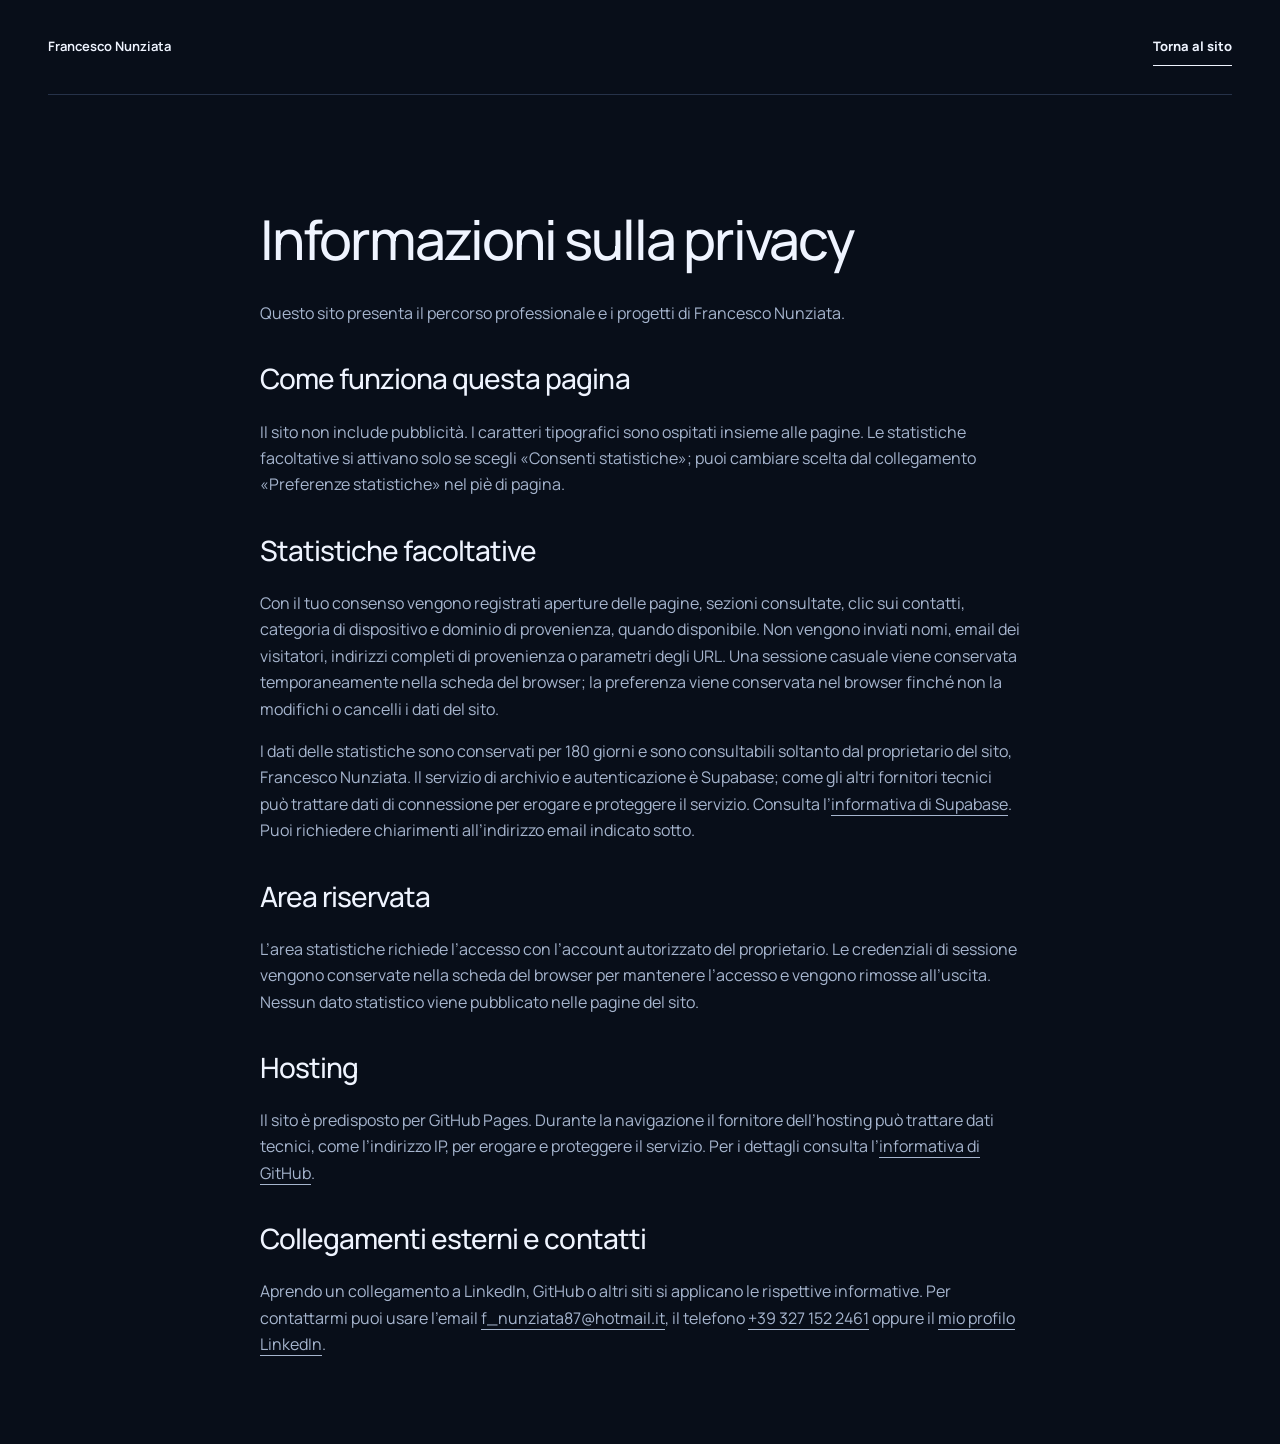
==== commit 9d225962: "Attiva statistiche riservate al proprietario" ====
--- a/privacy.html
+++ b/privacy.html
@@ -1 +1 @@
-<!doctype html><html lang="it"><head><meta charset="utf-8"><meta name="viewport" content="width=device-width,initial-scale=1"><title>Informazioni sulla privacy — Francesco Nunziata</title><link rel="stylesheet" href="style.css"><link rel="icon" href="favicon.svg" type="image/svg+xml"><meta name="robots" content="noindex"></head><body><header class="header wrap"><a class="identity" href="index.html">Francesco Nunziata</a><a class="text-link" href="index.html">Torna al sito</a></header><main class="wrap privacy-content"><h1>Informazioni sulla privacy</h1><p>Questo sito presenta il percorso professionale e i progetti di Francesco Nunziata.</p><h2>Come funziona questa pagina</h2><p>Le pagine non includono moduli di raccolta dati, strumenti di analisi, pubblicità, cookie applicativi o sistemi di profilazione. I caratteri tipografici sono ospitati insieme al sito e non vengono richiesti a servizi di font esterni.</p><h2>Hosting</h2><p>Il sito è predisposto per GitHub Pages. Durante la navigazione il fornitore dell’hosting può trattare dati tecnici, come l’indirizzo IP, per erogare e proteggere il servizio. Per i dettagli consulta l’<a href="https://docs.github.com/en/site-policy/privacy-policies/github-general-privacy-statement" target="_blank" rel="noopener noreferrer">informativa di GitHub</a>.</p><h2>Collegamenti esterni e contatti</h2><p>Aprendo un collegamento a LinkedIn, GitHub o altri siti si applicano le rispettive informative. Per contattarmi puoi usare l’email <a href="mailto:f_nunziata87@hotmail.it">f_nunziata87@hotmail.it</a>, il telefono <a href="tel:+393271522461">+39 327 152 2461</a> oppure il <a href="https://www.linkedin.com/in/francesco-nunziata/" target="_blank" rel="noopener noreferrer">mio profilo LinkedIn</a>.</p></main></body></html>
+<!doctype html><html lang="it"><head><meta charset="utf-8"><meta name="viewport" content="width=device-width,initial-scale=1"><title>Informazioni sulla privacy — Francesco Nunziata</title><link rel="stylesheet" href="style.css?v=20261101-stats"><link rel="icon" href="favicon.svg" type="image/svg+xml"><meta name="robots" content="noindex"><link rel="stylesheet" href="analytics-consent.css"><script src="analytics-config.js" defer></script><script src="analytics.js" defer></script></head><body><header class="header wrap"><a class="identity" href="index.html">Francesco Nunziata</a><a class="text-link" href="index.html">Torna al sito</a></header><main class="wrap privacy-content"><h1>Informazioni sulla privacy</h1><p>Questo sito presenta il percorso professionale e i progetti di Francesco Nunziata.</p><h2>Come funziona questa pagina</h2><p>Il sito non include pubblicità. I caratteri tipografici sono ospitati insieme alle pagine. Le statistiche facoltative si attivano solo se scegli «Consenti statistiche»; puoi cambiare scelta dal collegamento «Preferenze statistiche» nel piè di pagina.</p><h2>Statistiche facoltative</h2><p>Con il tuo consenso vengono registrati aperture delle pagine, sezioni consultate, clic sui contatti, categoria di dispositivo e dominio di provenienza, quando disponibile. Non vengono inviati nomi, email dei visitatori, indirizzi completi di provenienza o parametri degli URL. Una sessione casuale viene conservata temporaneamente nella scheda del browser; la preferenza viene conservata nel browser finché non la modifichi o cancelli i dati del sito.</p><p>I dati delle statistiche sono conservati per 180 giorni e sono consultabili soltanto dal proprietario del sito, Francesco Nunziata. Il servizio di archivio e autenticazione è Supabase; come gli altri fornitori tecnici può trattare dati di connessione per erogare e proteggere il servizio. Consulta l’<a href="https://supabase.com/privacy" target="_blank" rel="noopener noreferrer">informativa di Supabase</a>. Puoi richiedere chiarimenti all’indirizzo email indicato sotto.</p><h2>Area riservata</h2><p>L’area statistiche richiede l’accesso con l’account autorizzato del proprietario. Le credenziali di sessione vengono conservate nella scheda del browser per mantenere l’accesso e vengono rimosse all’uscita. Nessun dato statistico viene pubblicato nelle pagine del sito.</p><h2>Hosting</h2><p>Il sito è predisposto per GitHub Pages. Durante la navigazione il fornitore dell’hosting può trattare dati tecnici, come l’indirizzo IP, per erogare e proteggere il servizio. Per i dettagli consulta l’<a href="https://docs.github.com/en/site-policy/privacy-policies/github-general-privacy-statement" target="_blank" rel="noopener noreferrer">informativa di GitHub</a>.</p><h2>Collegamenti esterni e contatti</h2><p>Aprendo un collegamento a LinkedIn, GitHub o altri siti si applicano le rispettive informative. Per contattarmi puoi usare l’email <a href="mailto:f_nunziata87@hotmail.it">f_nunziata87@hotmail.it</a>, il telefono <a href="tel:+393271522461">+39 327 152 2461</a> oppure il <a href="https://www.linkedin.com/in/francesco-nunziata/" target="_blank" rel="noopener noreferrer">mio profilo LinkedIn</a>.</p></main></body></html>
--- a/style.css
+++ b/style.css
@@ -23,3 +23,47 @@
 .skip{background:#2254bc;color:#fff}.skip:hover{color:#fff}
 
 .approach a:focus-visible,.business a:focus-visible{outline-color:#2254bc}.ui-icon{width:18px;height:18px;fill:none;stroke:currentColor;stroke-width:1.5;vertical-align:middle;flex-shrink:0}.nav-contact .ui-icon{margin-left:12px;width:15px;height:15px}.footer .ui-icon{width:13px;height:13px}.contact-bottom a .ui-icon{margin-left:5px}.project-copy .project-meta{margin:0 0 20px}.project-copy h3{margin-bottom:15px}.hero-role{margin-top:24px;margin-bottom:15px}.hero h1{margin-bottom:0}details[open] summary .ui-icon{transform:rotate(45deg)}summary .ui-icon{transition:transform .2s}.motion-toggle{position:absolute;z-index:4;right:48px;top:18px;background:#111d30;color:#bdcbe1;border:1px solid #3e5274;border-radius:5px;padding:8px 12px;cursor:pointer;font:12px var(--sans)}.motion-toggle:hover{background:#20334f}.animations-paused .map-route span:after{animation-play-state:paused}.hero-content{padding-top:12px}@media(max-width:600px){.motion-toggle{right:20px;top:auto;bottom:22px;font-size:11px;padding:7px 9px}.hero-role{font-size:12px;margin-top:17px}.hero-content{padding-top:0}.hero h1{margin-top:0}.hero-description{font-size:14px}.scroll-cue{font-size:11px;max-width:160px}.nav-contact .ui-icon{margin-left:4px}}
+
+/* Local refinement: introduction and portrait balance. */
+.hero-description{max-width:490px}
+.portrait{width:43.2%;max-width:560px;bottom:140px}
+@media(min-width:1500px){.portrait{bottom:140px}}
+@media(max-width:1000px){.portrait{width:48%;right:-10px;bottom:130px}.hero-description{max-width:390px}}
+@media(max-width:600px){.hero{min-height:0;padding-bottom:100px}.hero-description{max-width:100%}.portrait{position:relative;width:82%;max-width:390px;right:auto;bottom:auto;margin:28px auto 0}.hero-orbit{top:570px}.portrait figcaption{right:10px;bottom:20px}}
+
+/* Keep the portrait signature clear of the hands and jacket. */
+.portrait figcaption{right:20px;bottom:-38px;gap:6px;line-height:1.5;color:#bdcbe1}
+.portrait figcaption span:first-child{font-size:16px;font-weight:600;color:#f2f5ff}
+.portrait figcaption span:last-child{font-size:12px;letter-spacing:.02em}
+@media(max-width:600px){.portrait figcaption{right:0;left:0;bottom:-38px;align-items:center;text-align:center}.portrait figcaption span:first-child{font-size:15px}.portrait figcaption span:last-child{font-size:11px}}
+
+/* ShellBay: a full project story alongside Norma. */
+.shellbay-project{display:grid;grid-template-columns:1fr 1fr;gap:50px 60px;padding:70px 0 55px;margin-top:55px;border-top:1px solid #34445d;scroll-margin-top:35px}
+.shellbay-intro h3{font-size:76px;font-weight:650;letter-spacing:-.04em;line-height:1;margin:0 0 18px;color:#edf4ff}
+.shellbay-intro .project-meta{font-size:12px;line-height:1.8;color:#b4c4df;margin:0 0 30px}
+.shellbay-statement{font-size:32px;line-height:1.25;letter-spacing:-.025em;margin:0 0 24px}
+.shellbay-statement em{font-family:var(--serif);font-style:italic;color:#b5c8ff;font-size:1.15em}
+.shellbay-intro>p:not(.project-meta):not(.shellbay-statement){font-size:15px;line-height:1.8;color:#bdcbe1;max-width:48ch}
+.shellbay-map{margin:0;align-self:center;padding:30px 26px;background:#132239;border-radius:14px;color:#edf4ff}
+.shellbay-map figcaption{font-size:14px;line-height:1.6;color:#e1eaff}.shellbay-map figcaption span{font-size:11px;color:#b4c4df}
+.shellbay-hub{display:flex;flex-direction:column;align-items:center;gap:5px;padding:35px 0 25px}.shellbay-hub strong{font-size:36px;letter-spacing:-.03em}.shellbay-hub>span{font-size:13px;color:#b5c8ff}
+.shellbay-tools{display:grid;grid-template-columns:1fr 1fr;border-top:1px solid #3b5173;border-bottom:1px solid #3b5173}
+.shellbay-tools>div{padding:22px 10px;display:flex;flex-direction:column;gap:6px}.shellbay-tools>div:nth-child(-n+2){border-bottom:1px solid #3b5173}.shellbay-tools strong{font-size:14px;font-weight:600}.shellbay-tools span{font-size:12px;color:#bdcbe1}.shellbay-map>p{font-size:12px;line-height:1.7;color:#bdcbe1;margin:20px 0 0}
+.shellbay-capabilities{grid-column:1/-1;display:grid;grid-template-columns:repeat(3,1fr);gap:35px;padding-top:30px;border-top:1px solid #34445d}.shellbay-capabilities h4{font-size:17px;font-weight:550;line-height:1.4;margin:0 0 12px}.shellbay-capabilities p{font-size:14px;line-height:1.8;color:#bdcbe1;margin:0}
+@media(max-width:1000px){.shellbay-project{gap:35px}.shellbay-intro h3{font-size:60px}.shellbay-statement{font-size:28px}.shellbay-map{padding:24px 18px}.shellbay-capabilities{gap:22px}}
+@media(max-width:600px){.shellbay-project{grid-template-columns:1fr;margin-top:40px;padding:45px 0;gap:30px}.shellbay-intro h3{font-size:58px}.shellbay-statement{font-size:30px}.shellbay-capabilities{grid-template-columns:1fr;gap:25px}.shellbay-intro>p:not(.project-meta):not(.shellbay-statement){font-size:14px}.shellbay-map{padding:25px 20px}}
+
+.sector-intro{max-width:72ch;font-size:18px;line-height:1.8;margin:0 0 45px;color:inherit}
+@media(max-width:600px){.sector-intro{font-size:16px;margin-bottom:30px}}
+
+.business-list{grid-template-columns:repeat(2,minmax(0,1fr))}
+@media(max-width:600px){.business-list{grid-template-columns:1fr}}
+
+.footer-identity{display:flex;flex-direction:column;gap:7px;line-height:1.6}.footer-identity>span:first-child{color:#d8e2f4}
+
+.sector-history{margin-top:65px;padding-top:45px;border-top:1px solid #b8c3d4}.sector-history>h3{font-size:30px;line-height:1.25;letter-spacing:-.025em;margin:0 0 18px}.sector-history-lead{max-width:68ch;font-size:16px;line-height:1.8;margin:0 0 35px}.sector-history-list{display:grid;grid-template-columns:1fr 1fr;gap:35px 45px}.sector-history-list h4{font-size:20px;line-height:1.35;margin:0 0 12px}.sector-history-list article>p:last-child{font-size:14px;line-height:1.8;margin:0}.sector-history-list .history-period{font-size:12px;font-weight:600;color:#314d76;margin:0 0 12px}@media(max-width:600px){.sector-history-list{grid-template-columns:1fr;gap:30px}.sector-history>h3{font-size:26px}.sector-history{margin-top:45px;padding-top:30px}}
+
+/* Project stories: a readable archive of work, distinct from the CV timeline. */
+.sector-history>h3{font-size:40px;max-width:22ch}.sector-history-lead{max-width:68ch;margin-bottom:14px}.history-note{font-size:12px;color:#435a7b;margin:0 0 40px}.experience-stories{border-top:1px solid #b8c3d4}.experience-story{display:grid;grid-template-columns:minmax(0,.85fr) minmax(0,1.15fr);gap:55px;padding:36px 0;border-bottom:1px solid #b8c3d4}.story-heading h4{font-size:24px;font-weight:550;letter-spacing:-.02em;line-height:1.3;margin:0 0 16px;max-width:26ch}.story-heading .history-period{font-size:12px;font-weight:600;line-height:1.6;color:#314d76;margin:0}.story-summary{font-size:17px;line-height:1.7;margin:0 0 20px}.story-content details{border:0;margin:0;padding:0}.story-content summary{display:flex;align-items:center;justify-content:space-between;gap:20px;list-style:none;cursor:pointer;padding:8px 0;font-size:13px;font-weight:600;color:#254c88;width:100%;border:0}.story-content summary::-webkit-details-marker{display:none}.story-content summary:hover{color:#102d5c}.story-content summary:focus-visible{outline:2px solid #2254bc;outline-offset:5px}.story-content details[open] summary{margin-bottom:20px}.story-reading{max-width:65ch}.story-reading h5{font-size:15px;font-weight:650;line-height:1.5;margin:25px 0 8px}.story-reading h5:first-child{margin-top:0}.story-reading p{font-size:14px;line-height:1.8;margin:0;color:#35465e}@media(max-width:600px){.sector-history>h3{font-size:32px}.experience-story{grid-template-columns:1fr;gap:18px;padding:28px 0}.story-heading h4{font-size:23px;max-width:none;margin-bottom:10px}.story-summary{font-size:16px}.history-note{margin-bottom:28px}}
+
+.footer{flex-wrap:wrap;gap:16px 28px}.footer a{white-space:normal}
--- a/analytics-consent.css
+++ b/analytics-consent.css
@@ -0,0 +1 @@
+.privacy-choice{position:fixed;z-index:100;bottom:20px;left:20px;right:20px;max-width:980px;margin:auto;padding:24px;display:flex;align-items:center;gap:30px;background:#17243b;color:#edf3ff;border:1px solid #5e7396;border-radius:12px;font-family:var(--sans,Manrope,sans-serif);box-shadow:0 10px 40px #0005}.privacy-choice strong{font-size:15px}.privacy-choice p{font-size:12px;line-height:1.7;margin:8px 0}.privacy-choice a{color:#c3d4ff;font-size:12px;text-underline-offset:3px}.privacy-choice>div:first-child{flex:1}.privacy-choice>div:last-child{display:flex;gap:10px;flex-shrink:0}.privacy-choice button{padding:11px 14px;border:1px solid #a9bff1;border-radius:5px;background:transparent;color:#eaf0fc;font:600 12px var(--sans,Manrope,sans-serif);cursor:pointer}.privacy-choice button:hover{background:#293e60}.privacy-choice .allow-analytics{background:#b6c9ff;color:#14233d}.privacy-choice .allow-analytics:hover{background:#d0dcff}.privacy-choice button:focus-visible{outline:2px solid white;outline-offset:4px}@media(max-width:700px){.privacy-choice{left:12px;right:12px;bottom:12px;padding:20px;display:block}.privacy-choice>div:last-child{margin-top:18px;flex-wrap:wrap}.privacy-choice button{flex:1}}
